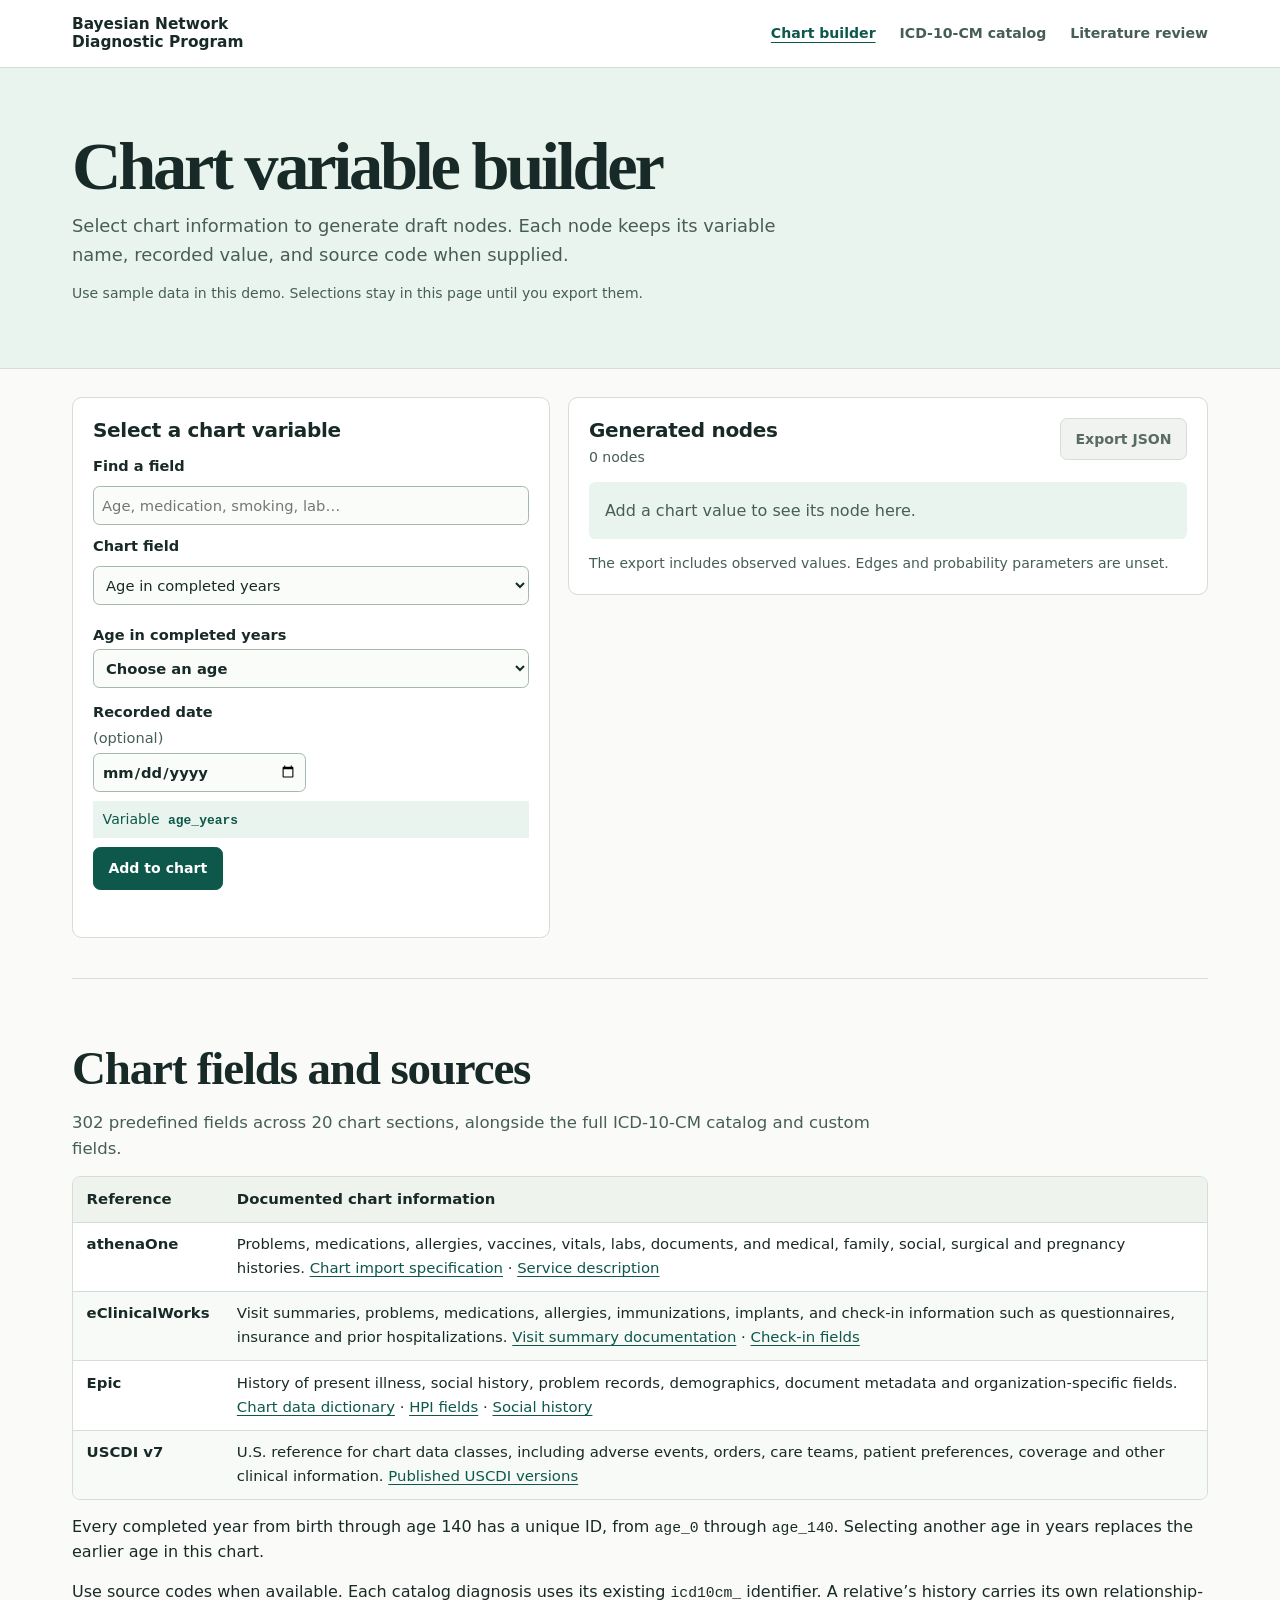
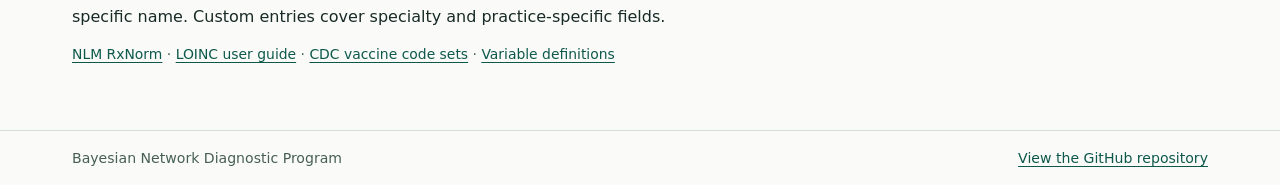
==== chart.html @ e274d07b "Add chart variable registry and draft network builder" ====
<!doctype html>
<html lang="en">
<head>
  <meta charset="utf-8">
  <meta name="viewport" content="width=device-width, initial-scale=1">
  <meta name="description" content="Select clinical chart fields and generate draft variables for a Bayesian network.">
  <title>Chart variable builder | Bayesian Network Diagnostic Program</title>
  <link rel="stylesheet" href="./style.css">
  <link rel="stylesheet" href="./chart.css">
  <script type="module" src="./chart-ui.mjs"></script>
</head>
<body>
  <a class="skip-link" href="#main">Skip to content</a>
  <header class="site-header">
    <div class="wrap header-inner">
      <a class="brand" href="./">Bayesian Network<br>Diagnostic Program</a>
      <nav aria-label="Project pages">
        <a href="./chart.html" aria-current="page">Chart builder</a>
        <a href="./#catalog">ICD-10-CM catalog</a>
        <a href="./#review">Literature review</a>
      </nav>
    </div>
  </header>
  <main id="main">
    <section class="chart-intro">
      <div class="wrap">
        <h1>Chart variable builder</h1>
        <p class="lede">Select chart information to generate draft nodes. Each node keeps its variable name, recorded value, and source code when supplied.</p>
        <p class="chart-note">Use sample data in this demo. Selections stay in this page until you export them.</p>
      </div>
    </section>
    <div class="wrap chart-workspace">
      <section class="builder-panel" aria-labelledby="select-title">
        <h2 id="select-title">Select a chart variable</h2>
        <form id="chart-form">
          <label for="field-search">Find a field</label>
          <input id="field-search" type="search" placeholder="Age, medication, smoking, lab…" autocomplete="off">
          <label for="chart-field">Chart field</label>
          <select id="chart-field" required></select>
          <p class="field-help" id="field-help"></p>
          <div id="variable-controls"></div>
          <div class="context-grid" id="chart-context">
            <label>Recorded date <span>(optional)</span><input type="date" name="recordedOn"></label>
            <label id="record-key-label">Record key <span>(optional)</span>
              <input name="recordKey" placeholder="e.g. lab_1" autocomplete="off" pattern="[a-z][a-z0-9_]*">
            </label>
          </div>
          <p class="field-help" id="record-key-help">Give fields the same record key to group them under one event. Use different keys for repeated observations on the same day.</p>
          <p class="variable-preview">Variable <code id="variable-preview"></code></p>
          <button id="add-chart-node" type="submit" class="button primary">Add to chart</button>
          <p id="chart-message" class="chart-message" role="status" aria-live="polite"></p>
        </form>
      </section>
      <section class="builder-panel network-panel" aria-labelledby="nodes-title">
        <header class="panel-header">
          <div><h2 id="nodes-title">Generated nodes</h2><p id="node-totals" role="status">0 nodes</p></div>
          <button id="export-chart" type="button" disabled>Export JSON</button>
        </header>
        <p id="empty-nodes">Add a chart value to see its node here.</p>
        <ul id="chart-nodes" class="chart-nodes"></ul>
        <details id="metadata-panel" hidden>
          <summary>Chart metadata <span id="metadata-count"></span></summary>
          <ul id="chart-metadata" class="chart-nodes"></ul>
        </details>
        <p class="chart-note">The export includes observed values. Edges and probability parameters are unset.</p>
      </section>
    </div>
    <section class="wrap section chart-reference" aria-labelledby="source-title">
      <h2 id="source-title">Chart fields and sources</h2>
      <p class="intro" id="registry-summary"></p>
      <div class="table-scroll" role="region" aria-label="Chart vendor and standards references" tabindex="0">
        <table>
          <thead><tr><th scope="col">Reference</th><th scope="col">Documented chart information</th></tr></thead>
          <tbody>
            <tr><th scope="row">athenaOne</th><td>Problems, medications, allergies, vaccines, vitals, labs, documents, and medical, family, social, surgical and pregnancy histories. <a href="https://docs.athenahealth.com/downloads/import-specification-download">Chart import specification</a> · <a href="https://www.athenahealth.com/sites/default/files/media_docs/athenaOne-Service-Description.pdf">Service description</a></td></tr>
            <tr><th scope="row">eClinicalWorks</th><td>Visit summaries, problems, medications, allergies, immunizations, implants, and check-in information such as questionnaires, insurance and prior hospitalizations. <a href="https://www.eclinicalworks.com/wp-content/uploads/2021/03/eCW-V11-Mandatory-Disclosures-March-2021.pdf">Visit summary documentation</a> · <a href="https://www.eclinicalworks.com/products-services/patient-engagement/check-in/">Check-in fields</a></td></tr>
            <tr><th scope="row">Epic</th><td>History of present illness, social history, problem records, demographics, document metadata and organization-specific fields. <a href="https://open.epic.com/EHITables/GetTable/_index.htm">Chart data dictionary</a> · <a href="https://open.epic.com/EHITables/GetTable/PATIENT_HPI_INFO.htm">HPI fields</a> · <a href="https://open.epic.com/EHITables/GetTable/PAT_SOCIAL_HX_DOC.htm">Social history</a></td></tr>
            <tr><th scope="row">USCDI v7</th><td>U.S. reference for chart data classes, including adverse events, orders, care teams, patient preferences, coverage and other clinical information. <a href="https://isp.healthit.gov/all-uscdi-versions">Published USCDI versions</a></td></tr>
          </tbody>
        </table>
      </div>
      <p>Every completed year from birth through age 140 has a unique ID, from <code>age_0</code> through <code>age_140</code>. Selecting another age in years replaces the earlier age in this chart.</p>
      <p>Use source codes when available. Each catalog diagnosis uses its existing <code>icd10cm_</code> identifier. A relative’s history carries its own relationship-specific name. Custom entries cover specialty and practice-specific fields.</p>
      <p class="sources"><a href="https://www.nlm.nih.gov/research/umls/rxnorm/index.html">NLM RxNorm</a> · <a href="https://loinc.org/kb/users-guide/introduction">LOINC user guide</a> · <a href="https://www.cdc.gov/iis/code-sets/index.html">CDC vaccine code sets</a> · <a href="./chart-variables.mjs">Variable definitions</a></p>
    </section>
  </main>
  <footer class="site-footer"><div class="wrap">
    <span>Bayesian Network Diagnostic Program</span>
    <a href="https://github.com/IWannaBeData/Bayesian-Network-Program">View the GitHub repository</a>
  </div></footer>
</body>
</html>
---- style.css ----
:root {
  color-scheme: light;
  --ink: #182a27;
  --muted: #465e57;
  --brand: #0d584b;
  --brand-hover: #083c33;
  --paper: #fafbf8;
  --white: #fff;
  --soft: #eaf4ee;
  --rule: #d2ded6;
  --serif: Georgia, "Times New Roman", serif;
  --mono: Consolas, "Liberation Mono", monospace;
  font: 100%/1.6 system-ui, -apple-system, BlinkMacSystemFont, "Segoe UI", sans-serif;
}

*, *::before, *::after { box-sizing: border-box; }
body { margin: 0; background: var(--paper); color: var(--ink); }
a { color: var(--brand); text-underline-offset: 0.2em; }
a:hover { color: var(--brand-hover); }
a:focus-visible, button:focus-visible, input:focus-visible, select:focus-visible,
[tabindex]:focus-visible { outline: 3px solid #137b66; outline-offset: 3px; }
.wrap { width: min(100% - 3rem, 71rem); margin-inline: auto; }
h1, h2, h3, p { margin-block: 0; }
h1, h2 { font-family: var(--serif); font-weight: 600; }
h2 { font-size: clamp(2rem, 1.5rem + 1.8vw, 3rem); line-height: 1.1; letter-spacing: -0.025em; }
h3 { font-size: 1.14rem; line-height: 1.32; }
code { font: 0.92em var(--mono); overflow-wrap: anywhere; }
button, input, select { font: inherit; }
input, select { min-width: 0; width: 100%; }
[hidden] { display: none !important; }

.skip-link {
  position: absolute;
  z-index: 2;
  inset: 0.5rem auto auto 0.5rem;
  background: var(--white);
  padding: 0.5rem 1rem;
  transform: translateY(-160%);
}
.skip-link:focus { transform: translateY(0); }
.site-header { background: var(--white); border-bottom: 1px solid var(--rule); }
.header-inner {
  display: flex;
  align-items: center;
  justify-content: space-between;
  gap: 1rem 2rem;
  padding-block: 0.95rem;
}
.brand {
  color: var(--ink);
  font-size: 0.96rem;
  font-weight: 750;
  line-height: 1.18;
  text-decoration: none;
}
nav { display: flex; flex-wrap: wrap; gap: 0.4rem 1.5rem; }
nav a { color: var(--muted); font-size: 0.88rem; font-weight: 650; text-decoration: none; }
nav a:hover { text-decoration: underline; }

.hero {
  background: var(--soft);
  border-bottom: 1px solid var(--rule);
  padding-block: clamp(2.75rem, 6vw, 5.5rem);
}
.hero-grid {
  display: grid;
  grid-template-columns: minmax(0, 1.7fr) minmax(16rem, 1fr);
  align-items: center;
  gap: clamp(1.5rem, 5vw, 5rem);
}
h1 {
  max-width: 16ch;
  font-size: clamp(2.85rem, 1.75rem + 3.4vw, 5rem);
  line-height: 1.01;
  letter-spacing: -0.048em;
}
.lede { max-width: 54ch; margin-top: 1.35rem; color: var(--muted); font-size: 1.12rem; }
.hero-actions { display: flex; flex-wrap: wrap; gap: 0.65rem; margin-top: 1.65rem; }
.button, button {
  display: inline-block;
  padding: 0.57rem 0.9rem;
  border: 1px solid var(--rule);
  border-radius: 0.46rem;
  background: var(--white);
  color: var(--brand);
  font-size: 0.88rem;
  font-weight: 680;
  text-decoration: none;
  cursor: pointer;
}
.button.primary { color: var(--white); background: var(--brand); border-color: var(--brand); }
.button.primary:hover { background: var(--brand-hover); }
.button.secondary { border-color: #a8c3b7; background: transparent; }
.button.secondary:hover, button:hover:not(:disabled) { background: var(--soft); border-color: #a8c3b7; }
button:disabled { color: #596b63; background: #f0f3f0; cursor: default; }
.release-card {
  padding: clamp(1.1rem, 2.5vw, 1.75rem);
  background: var(--white);
  border: 1px solid var(--rule);
  border-top: 4px solid var(--brand);
  border-radius: 0.55rem;
}
.release-card h2 { font-family: inherit; font-size: 1.12rem; letter-spacing: 0; }
.release-card p { color: var(--muted); font-size: 0.87rem; margin-top: 0.25rem; }
.release-card dl { margin-block: 1.1rem; }
.release-card dl div {
  display: flex;
  justify-content: space-between;
  align-items: baseline;
  gap: 0.5rem;
  border-top: 1px solid var(--rule);
  padding-block: 0.48rem;
}
.release-card dt { font-size: 0.9rem; color: var(--muted); }
.release-card dd { margin: 0; font-weight: 720; font-variant-numeric: tabular-nums; }
.release-card a { font-size: 0.88rem; }

.section { padding-block: clamp(2.4rem, 5vw, 4rem); scroll-margin-top: 0.85rem; }
.section + .section { border-top: 1px solid var(--rule); }
.section h2 { margin-bottom: 0.9rem; }
.intro { max-width: 78ch; color: var(--muted); font-size: 1.035rem; }
.section > h3 { margin-top: 1.85rem; margin-bottom: 0.6rem; }
.section > p + p, .section > div + p { margin-top: 0.85rem; }
.research-grid { display: grid; grid-template-columns: repeat(2, minmax(0, 1fr)); gap: 0.9rem; margin-top: 1.4rem; }
.research-card {
  display: flex;
  flex-direction: column;
  gap: 0.6rem;
  padding: 1.25rem;
  border: 1px solid var(--rule);
  border-radius: 0.55rem;
  background: var(--white);
}
.research-card p { color: var(--muted); }
.sources { color: var(--muted); font-size: 0.87rem; }
.research-card .sources { margin-top: auto; padding-top: 0.2rem; }
.steps { display: grid; gap: 0.7rem; margin-block: 0.75rem; padding-left: 1.45rem; }
.steps li { padding-left: 0.15rem; }
.callout { padding: 0.8rem 1rem; background: var(--soft); border-left: 3px solid var(--brand); }

.table-scroll { overflow-x: auto; border: 1px solid var(--rule); border-radius: 0.5rem; background: var(--white); }
table { border-collapse: collapse; width: 100%; font-size: 0.93rem; text-align: left; }
td, th { padding: 0.65rem 0.85rem; vertical-align: top; }
thead { background: #eef3ee; }
tbody tr { border-top: 1px solid var(--rule); }
tbody th { font-weight: 670; }
tbody tr:nth-child(even) { background: #f7faf7; }
.section > .table-scroll table { min-width: 37rem; }
.section > .table-scroll th[scope="row"] { min-width: 8rem; }

.catalog-panel {
  margin-top: 1.25rem;
  padding: 1rem;
  border: 1px solid var(--rule);
  border-radius: 0.55rem;
  background: var(--white);
}
.filters {
  display: grid;
  grid-template-columns: minmax(0, 2fr) minmax(0, 1.15fr) minmax(0, 1fr);
  align-items: end;
  gap: 0.75rem;
}
.filters label { display: grid; gap: 0.22rem; font-weight: 650; font-size: 0.9rem; }
.filters input, .filters select {
  min-height: 2.6rem;
  border: 1px solid #a8bdb1;
  border-radius: 0.4rem;
  background: #fafcf9;
  color: var(--ink);
  padding: 0.35rem 0.55rem;
  font-size: 0.93rem;
}
.catalog-toolbar, .pagination { display: flex; align-items: center; flex-wrap: wrap; gap: 0.65rem; }
.catalog-toolbar { justify-content: space-between; margin-block: 0.8rem 0.65rem; }
.catalog-toolbar p, .pagination span { font-size: 0.88rem; color: var(--muted); }
.catalog-table { min-width: 57rem; }
.catalog-table td:last-child { white-space: nowrap; }
.catalog-table th:first-child { width: 7.4rem; }
.catalog-table td:nth-child(3) { width: 13rem; }
.catalog-table td:nth-child(4) { width: 9rem; }
.catalog-table td:nth-child(5) { width: 9.25rem; }
.catalog-table td:nth-child(4) code { display: block; }
.catalog-table .reportable { color: var(--brand); font-weight: 650; }
.pagination { justify-content: flex-end; margin-top: 0.7rem; }
.site-footer { border-top: 1px solid var(--rule); color: var(--muted); font-size: 0.88rem; }
.site-footer .wrap { display: flex; flex-wrap: wrap; justify-content: space-between; gap: 0.35rem 1rem; padding-block: 1rem; }

@media (max-width: 760px) {
  .hero-grid, .research-grid { grid-template-columns: 1fr; }
  .release-card { max-width: 32rem; }
  .filters { grid-template-columns: repeat(2, minmax(0, 1fr)); }
  .filters label:first-child { grid-column: 1 / -1; }
}
@media (max-width: 515px) {
  .wrap { width: calc(100% - 1.75rem); }
  .header-inner { align-items: flex-start; flex-direction: column; }
  nav { gap: 0.35rem 0.85rem; }
  .catalog-panel { padding: 0.65rem; }
}
---- chart.css ----
.chart-intro { padding-block: clamp(2.4rem, 5vw, 4.15rem); background: var(--soft); border-bottom: 1px solid var(--rule); }
.chart-intro h1 { max-width: none; font-size: clamp(2.5rem, 1.8rem + 3.1vw, 4.55rem); }
.chart-intro .lede { margin-top: 0.7rem; max-width: 65ch; }
.chart-note { color: var(--muted); font-size: 0.875rem; margin-top: 0.8rem; }
.chart-workspace { display: grid; grid-template-columns: minmax(17rem, 0.94fr) minmax(0, 1.26fr); align-items: start; gap: 1.15rem; padding-block: 1.7rem 2.5rem; }
.builder-panel { padding: clamp(0.85rem, 1.65vw, 1.25rem); border: 1px solid var(--rule); background: var(--white); border-radius: 0.6rem; }
.builder-panel h2 { font-family: inherit; font-size: 1.25rem; line-height: 1.25; letter-spacing: -0.015em; margin-bottom: 0.7rem; }
#chart-form { display: grid; gap: 0.55rem; }
#chart-form label { font-size: 0.91rem; font-weight: 650; }
#chart-form label span { color: var(--muted); font-weight: 400; }
#chart-form input, #chart-form select, #chart-form textarea {
  display: block; min-width: 0; width: 100%; min-height: 2.45rem; padding: 0.38rem 0.5rem; border: 1px solid #a5b8ab;
  border-radius: 0.4rem; background: #f9fcf9; color: var(--ink); font: inherit; font-size: 0.92rem;
}
#chart-form textarea { resize: vertical; min-height: 4.2rem; }
#chart-form textarea:focus-visible { outline: 3px solid #137b66; outline-offset: 3px; }
#variable-controls, .result-controls { display: grid; gap: 0.6rem; }
#variable-controls label, .context-grid label { display: grid; gap: 0.2rem; }
.field-help { font-size: 0.81rem; color: var(--muted); }
.context-grid { display: grid; grid-template-columns: repeat(2, minmax(0, 1fr)); gap: 0.55rem; margin-top: 0.15rem; }
.variable-preview { background: var(--soft); padding: 0.45rem 0.6rem; color: var(--brand); font-size: 0.88rem; }
.variable-preview code { margin-left: 0.25rem; font-weight: 650; overflow-wrap: anywhere; }
#add-chart-node { justify-self: start; }
.chart-message { min-height: 1.4em; color: var(--brand); font-size: 0.85rem; }
.chart-message.error { color: #8c211a; }
.panel-header { display: flex; justify-content: space-between; align-items: start; gap: 0.6rem; margin-bottom: 0.85rem; }
.panel-header h2 { margin-bottom: 0.18rem; }
.panel-header p { color: var(--muted); font-size: 0.88rem; }
#empty-nodes { padding: 1rem; background: var(--soft); color: var(--muted); border-radius: 0.4rem; }
.chart-nodes { display: grid; grid-template-columns: repeat(2, minmax(0, 1fr)); gap: 0.7rem; padding: 0; margin: 0; list-style: none; }
.chart-nodes li { display: grid; align-content: start; gap: 0.3rem; padding: 0.72rem; border: 1px solid var(--rule); border-left: 3px solid var(--brand); border-radius: 0.45rem; background: var(--paper); overflow-wrap: anywhere; }
.chart-nodes strong { line-height: 1.3; }
.chart-nodes code { color: var(--brand); }
.chart-nodes p { font-size: 0.85rem; color: var(--muted); white-space: pre-wrap; }
.chart-nodes button { justify-self: start; padding: 0.22rem 0.48rem; font-size: 0.79rem; }
#metadata-panel { margin-top: 1rem; }
#metadata-panel summary { cursor: pointer; font-weight: 650; margin-bottom: 0.45rem; }
.chart-reference { border-top: 1px solid var(--rule); }
.chart-reference .table-scroll { margin-top: 0.85rem; }
nav a[aria-current="page"] { color: var(--brand); text-decoration: underline; text-underline-offset: 0.25em; }
@media (max-width: 760px) { .chart-workspace { grid-template-columns: 1fr; } }
@media (max-width: 445px) { .chart-nodes, .context-grid { grid-template-columns: 1fr; } }
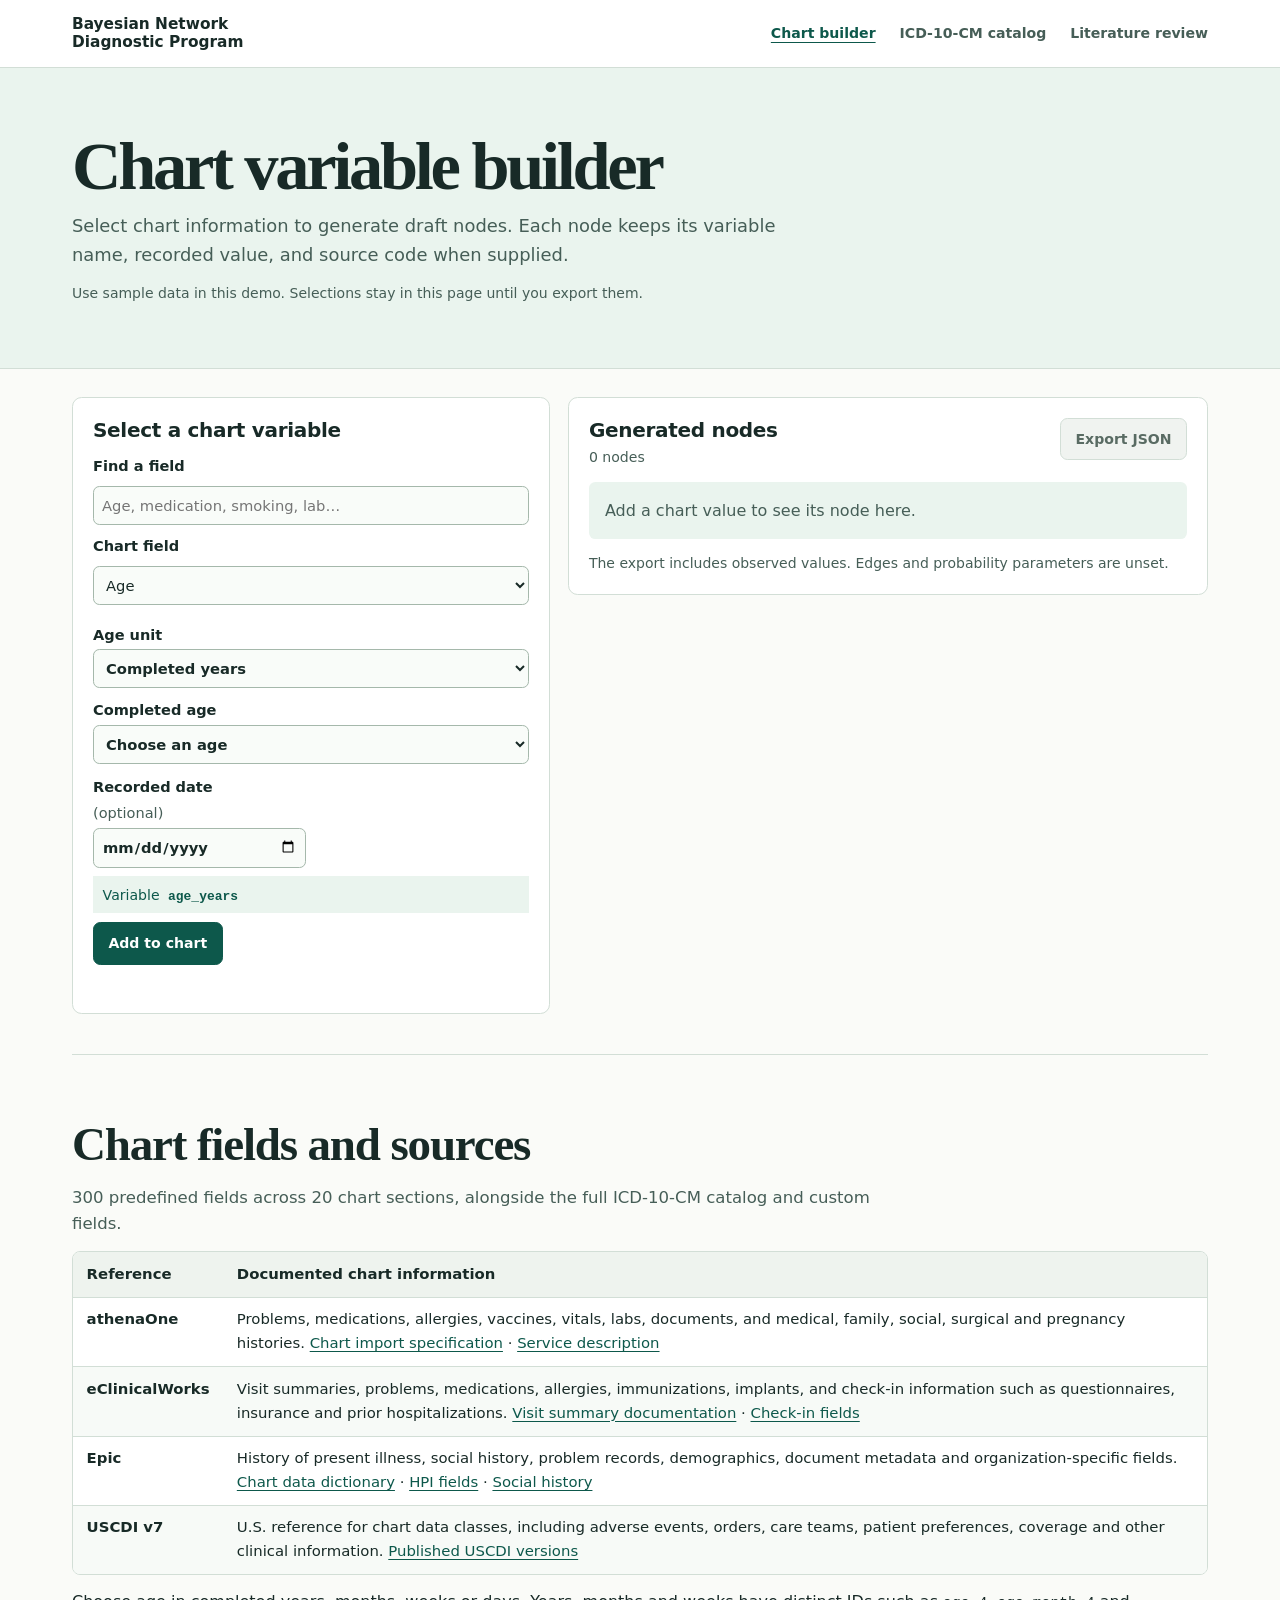
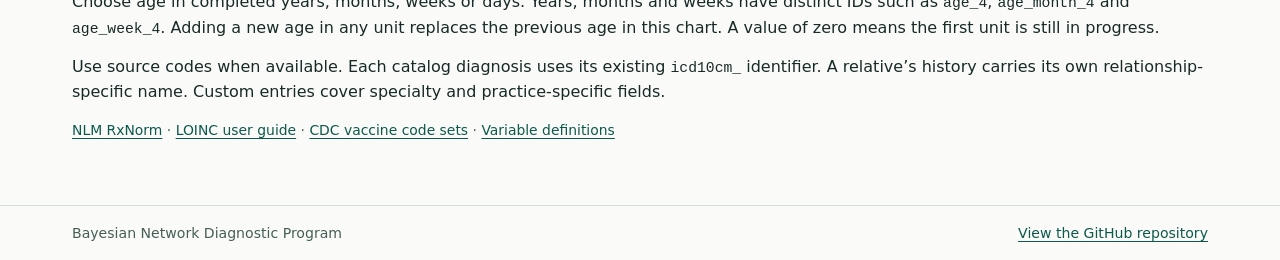
==== commit 054c4da0: "Add completed months and weeks to chart age picker" ====
--- a/chart.html
+++ b/chart.html
@@ -79,7 +79,7 @@
           </tbody>
         </table>
       </div>
-      <p>Every completed year from birth through age 140 has a unique ID, from <code>age_0</code> through <code>age_140</code>. Selecting another age in years replaces the earlier age in this chart.</p>
+      <p>Choose age in completed years, months, weeks or days. Years, months and weeks have distinct IDs such as <code>age_4</code>, <code>age_month_4</code> and <code>age_week_4</code>. Adding a new age in any unit replaces the previous age in this chart. A value of zero means the first unit is still in progress.</p>
       <p>Use source codes when available. Each catalog diagnosis uses its existing <code>icd10cm_</code> identifier. A relative’s history carries its own relationship-specific name. Custom entries cover specialty and practice-specific fields.</p>
       <p class="sources"><a href="https://www.nlm.nih.gov/research/umls/rxnorm/index.html">NLM RxNorm</a> · <a href="https://loinc.org/kb/users-guide/introduction">LOINC user guide</a> · <a href="https://www.cdc.gov/iis/code-sets/index.html">CDC vaccine code sets</a> · <a href="./chart-variables.mjs">Variable definitions</a></p>
     </section>
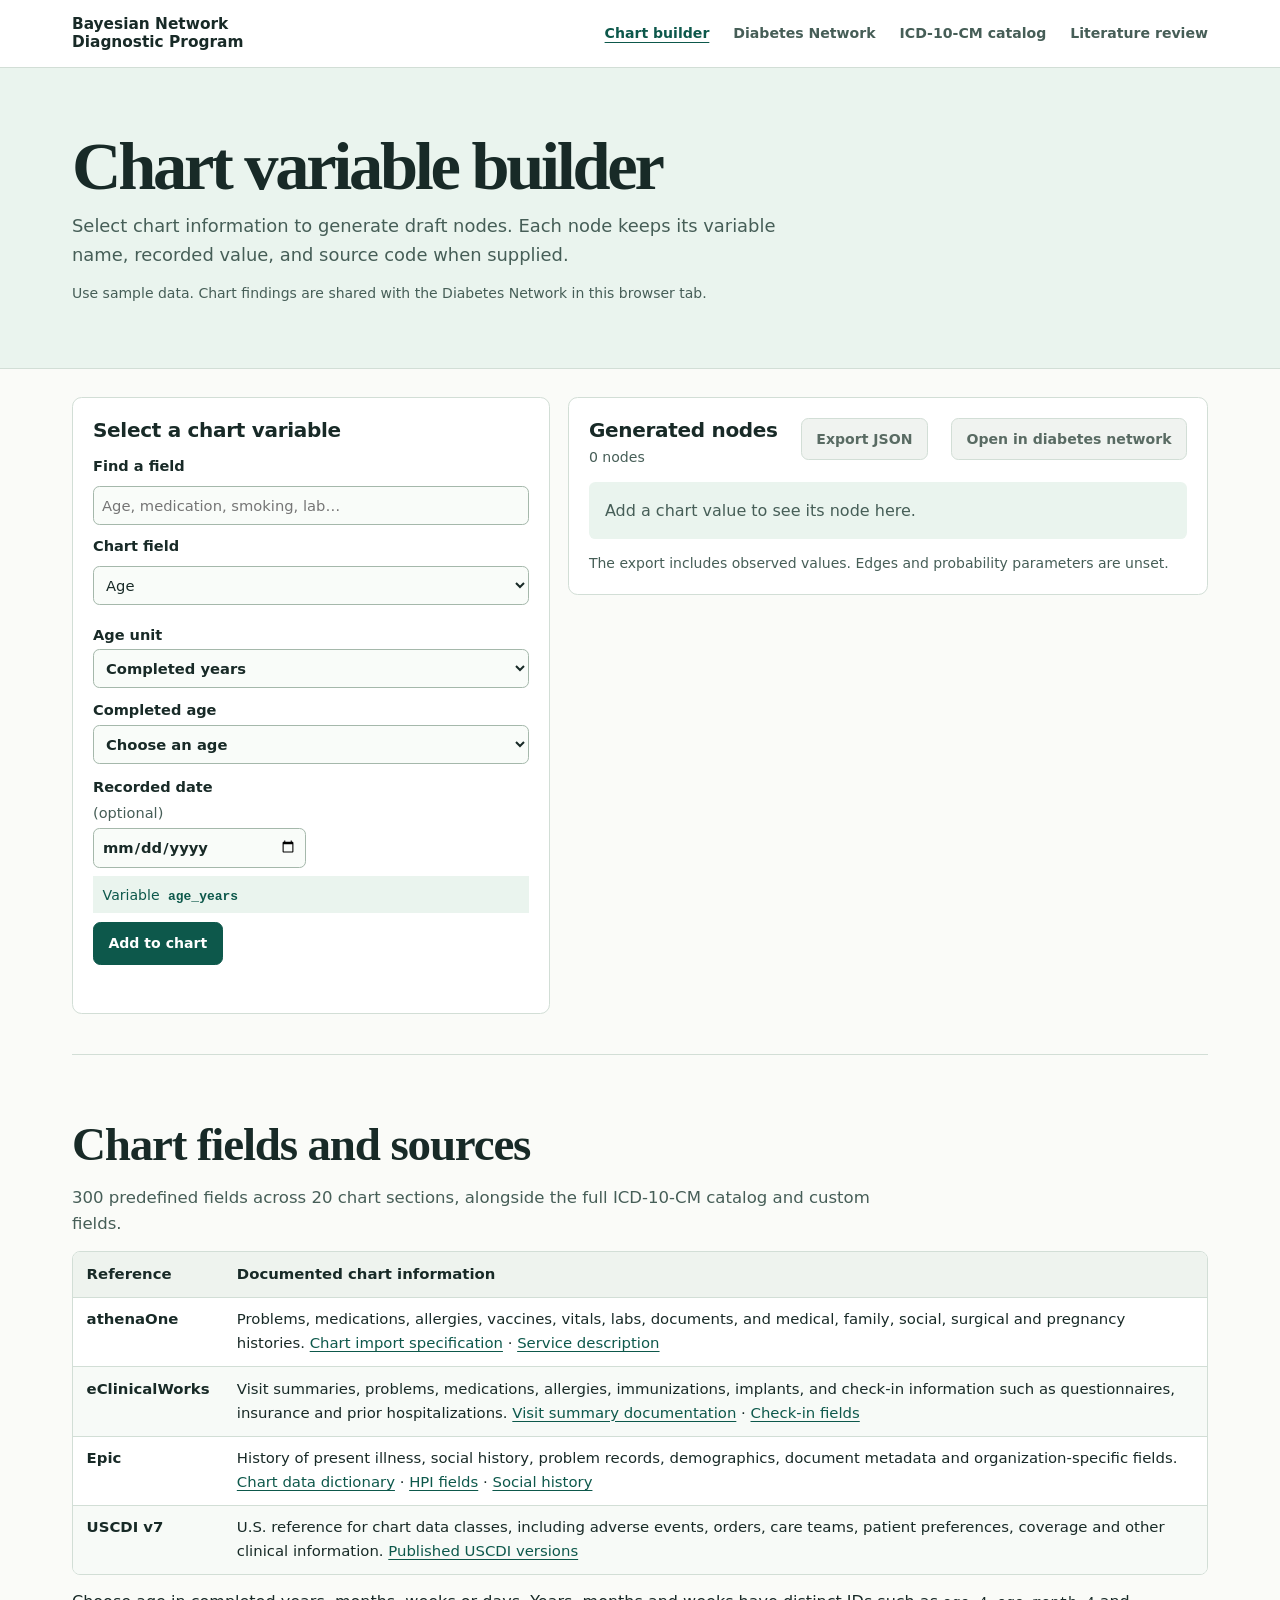
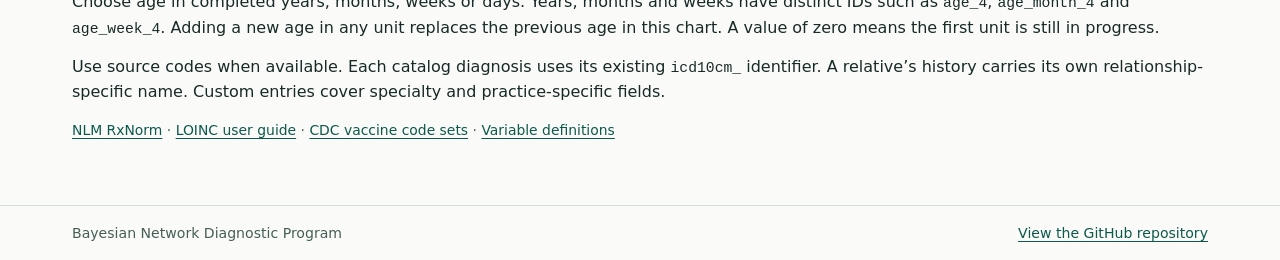
==== commit c86f568f: "Add a persistent Diabetes Network tab with linked evidence" ====
--- a/chart.html
+++ b/chart.html
@@ -16,6 +16,7 @@
       <a class="brand" href="./">Bayesian Network<br>Diagnostic Program</a>
       <nav aria-label="Project pages">
         <a href="./chart.html" aria-current="page">Chart builder</a>
+        <a href="./diabetes.html">Diabetes Network</a>
         <a href="./#catalog">ICD-10-CM catalog</a>
         <a href="./#review">Literature review</a>
       </nav>
@@ -26,7 +27,7 @@
       <div class="wrap">
         <h1>Chart variable builder</h1>
         <p class="lede">Select chart information to generate draft nodes. Each node keeps its variable name, recorded value, and source code when supplied.</p>
-        <p class="chart-note">Use sample data in this demo. Selections stay in this page until you export them.</p>
+        <p class="chart-note">Use sample data. Chart findings are shared with the Diabetes Network in this browser tab.</p>
       </div>
     </section>
     <div class="wrap chart-workspace">
@@ -55,6 +56,7 @@
         <header class="panel-header">
           <div><h2 id="nodes-title">Generated nodes</h2><p id="node-totals" role="status">0 nodes</p></div>
           <button id="export-chart" type="button" disabled>Export JSON</button>
+          <button id="send-diabetes" type="button" disabled>Open in diabetes network</button>
         </header>
         <p id="empty-nodes">Add a chart value to see its node here.</p>
         <ul id="chart-nodes" class="chart-nodes"></ul>
--- a/style.css
+++ b/style.css
@@ -157,7 +157,7 @@
 }
 .filters {
   display: grid;
-  grid-template-columns: minmax(0, 2fr) minmax(0, 1.15fr) minmax(0, 1fr);
+  grid-template-columns: minmax(0, 1.8fr) repeat(3, minmax(0, 1fr));
   align-items: end;
   gap: 0.75rem;
 }
@@ -174,7 +174,7 @@
 .catalog-toolbar, .pagination { display: flex; align-items: center; flex-wrap: wrap; gap: 0.65rem; }
 .catalog-toolbar { justify-content: space-between; margin-block: 0.8rem 0.65rem; }
 .catalog-toolbar p, .pagination span { font-size: 0.88rem; color: var(--muted); }
-.catalog-table { min-width: 57rem; }
+.catalog-table { min-width: 66rem; }
 .catalog-table td:last-child { white-space: nowrap; }
 .catalog-table th:first-child { width: 7.4rem; }
 .catalog-table td:nth-child(3) { width: 13rem; }
@@ -183,6 +183,44 @@
 .catalog-table td:nth-child(4) code { display: block; }
 .catalog-table .reportable { color: var(--brand); font-weight: 650; }
 .pagination { justify-content: flex-end; margin-top: 0.7rem; }
+#evidence-coverage {
+  border-left: 3px solid var(--brand);
+  padding: 0.65rem 0.85rem;
+  background: var(--soft);
+}
+#evidence-detail {
+  width: min(47rem, 100% - 1.75rem);
+  max-height: 87vh;
+  padding: clamp(0.9rem, 2vw, 1.5rem);
+  border: 1px solid var(--rule);
+  border-radius: 0.55rem;
+  color: var(--ink);
+  overscroll-behavior: contain;
+}
+#evidence-detail::backdrop { background: rgb(12 30 24 / 56%); }
+.evidence-header {
+  display: flex;
+  align-items: flex-start;
+  justify-content: space-between;
+  gap: 0.8rem;
+}
+.evidence-header h2 { font-size: clamp(1.5rem, 1rem + 1.6vw, 2.1rem); }
+.evidence-intro { margin-bottom: 0.9rem; }
+.evidence-card {
+  display: grid;
+  gap: 0.5rem;
+  margin-block: 0.9rem;
+  padding: 0.85rem;
+  background: var(--paper);
+  border: 1px solid var(--rule);
+  border-radius: 0.5rem;
+}
+.cohort-label { color: var(--muted); font-weight: 650; }
+.estimate strong { color: var(--brand); font-size: 1.125rem; }
+.evidence-support { border-left: 3px solid var(--brand); background: var(--soft); padding: 0.6rem 0.75rem; }
+.evidence-support h4, .evidence-support blockquote { margin: 0; }
+.evidence-support blockquote { margin-top: 0.35rem; font-style: italic; }
+.evidence-card table { min-width: 30rem; font-variant-numeric: tabular-nums; }
 .site-footer { border-top: 1px solid var(--rule); color: var(--muted); font-size: 0.88rem; }
 .site-footer .wrap { display: flex; flex-wrap: wrap; justify-content: space-between; gap: 0.35rem 1rem; padding-block: 1rem; }
 
